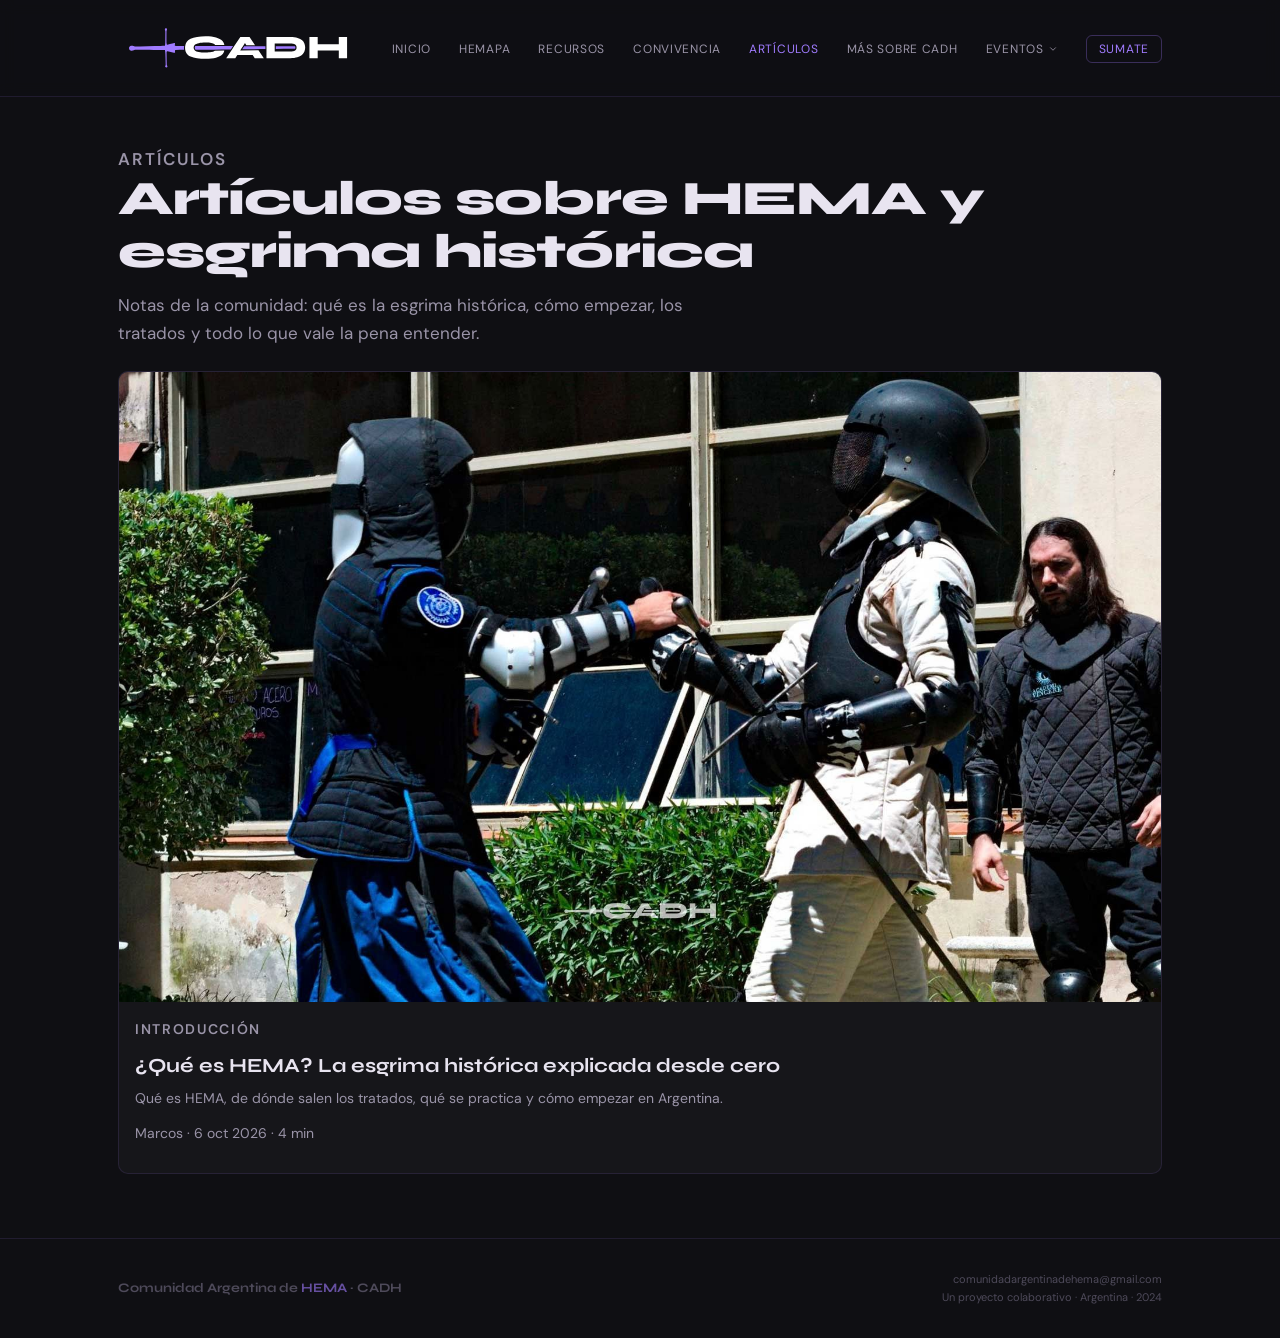
==== articulos/index.html @ 60b9a81a "Creación de artículos y primer articulo" ====
<!DOCTYPE html>
<html lang="es-AR">
<head>
  <meta charset="UTF-8">
  <meta name="viewport" content="width=device-width, initial-scale=1.0">
  <meta name="robots" content="index, follow">

  <title>Artículos sobre HEMA y esgrima histórica — CADH</title>
  <meta name="description" content="Artículos de la Comunidad Argentina de HEMA: qué es la esgrima histórica, cómo empezar, tratados, historia y más.">
  <meta name="author" content="Comunidad Argentina de HEMA">

  <link rel="canonical" href="https://www.cadh-hema.com.ar/articulos/">

  <link rel="icon" href="../img/favicon.ico" sizes="any">
  <link rel="icon" href="../img/favicon-192.png" type="image/png" sizes="192x192">

  <meta property="og:title" content="Artículos sobre HEMA y esgrima histórica — CADH">
  <meta property="og:description" content="Artículos de la Comunidad Argentina de HEMA: qué es la esgrima histórica, cómo empezar, tratados, historia y más.">
  <meta property="og:image" content="https://www.cadh-hema.com.ar/img/og-image.jpg">
  <meta property="og:url" content="https://www.cadh-hema.com.ar/articulos/">
  <meta property="og:type" content="website">
  <meta property="og:locale" content="es_AR">

  <meta name="twitter:card" content="summary_large_image">
  <meta name="twitter:title" content="Artículos sobre HEMA y esgrima histórica — CADH">
  <meta name="twitter:description" content="Artículos de la Comunidad Argentina de HEMA: qué es la esgrima histórica, cómo empezar, tratados, historia y más.">

  <link rel="preconnect" href="https://fonts.googleapis.com">
  <link rel="preconnect" href="https://fonts.gstatic.com" crossorigin>
  <link href="https://fonts.googleapis.com/css2?family=Syne:wght@700;800&family=DM+Sans:wght@300;400;500&display=swap" rel="stylesheet">
  <link rel="stylesheet" href="articulos.css">
</head>
<body>

  <!-- ===== NAV ===== -->
  <header class="nav">
    <div class="container">
      <nav class="nav-inner">
        <a href="../index.html" class="nav-logo" aria-label="Comunidad Argentina de HEMA">
          <img src="../img/logo-cadh.svg" alt="CADH" class="nav-logo-img">
        </a>
        <ul class="nav-links">
          <li><a href="../index.html">Inicio</a></li>
          <li><a href="../hemapa.html">HEMAPA</a></li>
          <li><a href="../recursos.html">Recursos</a></li>
          <li><a href="../convivencia.html">Convivencia</a></li>
          <li><a href="index.html" class="active">Artículos</a></li>
          <li><a href="../sobre-cadh.html">Más sobre CADH</a></li>
          <li class="nav-dropdown">
            <button class="nav-dropdown-toggle" aria-haspopup="true" aria-expanded="false">
              Eventos
              <svg class="nav-dropdown-arrow" viewBox="0 0 24 24" fill="none" stroke="currentColor" stroke-width="2" stroke-linecap="round" stroke-linejoin="round" width="10" height="10" aria-hidden="true"><path d="M6 9l6 6 6-6"/></svg>
            </button>
            <ul class="nav-dropdown-menu">
              <li><a href="../campamento.html">Campamento CADH</a></li>
              <li><a href="../torneo-hojas-de-plata.html">Torneo Hojas de Plata</a></li>
            </ul>
          </li>
          <li class="nav-cta"><a href="https://chat.whatsapp.com/J8FOacdq1g0GMBEtuvFxuf" target="_blank" rel="noopener">Sumate</a></li>
        </ul>
        <button class="nav-toggle" id="navToggle" aria-label="Abrir menú" aria-expanded="false">
          <span></span><span></span><span></span>
        </button>
      </nav>
    </div>
    <nav class="nav-mobile" id="navMobile" aria-label="Menú mobile">
      <a href="../index.html">Inicio</a>
      <a href="../hemapa.html">HEMAPA</a>
      <a href="../recursos.html">Recursos</a>
      <a href="../convivencia.html">Convivencia</a>
      <a href="index.html" class="active">Artículos</a>
      <a href="../sobre-cadh.html">Más sobre CADH</a>
      <span class="nav-mobile-label">Eventos</span>
      <a href="../campamento.html" class="nav-mobile-sub">Campamento CADH</a>
      <a href="../torneo-hojas-de-plata.html" class="nav-mobile-sub">Torneo Hojas de Plata</a>
      <a href="https://chat.whatsapp.com/J8FOacdq1g0GMBEtuvFxuf" target="_blank" rel="noopener" class="mobile-cta">Sumate al WhatsApp →</a>
    </nav>
  </header>

  <main class="container">
    <div class="page-header">
      <p class="section-label">Artículos</p>
      <h1>Artículos sobre HEMA y esgrima histórica</h1>
      <p>Notas de la comunidad: qué es la esgrima histórica, cómo empezar, los tratados y todo lo que vale la pena entender.</p>
    </div>

    <!-- ===== LISTADO =====
         Para sumar un artículo: copiar un bloque <a class="card"> y cambiar
         link, imagen, categoría, título, bajada, autor y fecha.
         Orden: el más nuevo arriba. -->
    <div class="card-grid">

      <a class="card" href="que-es-hema.html">
        <img class="card-img" src="../img/articulos/que-es-hema.jpg" width="1200" height="630"
             alt="[Descripción de la imagen destacada: reemplazar]" loading="lazy"
             onerror="this.style.visibility='hidden'">
        <div class="card-body">
          <p class="section-label">Introducción</p>
          <h2>¿Qué es HEMA? La esgrima histórica explicada desde cero</h2>
          <p>Qué es HEMA, de dónde salen los tratados, qué se practica y cómo empezar en Argentina.</p>
          <p class="card-meta">Marcos · <time datetime="2026-10-06">6 oct 2026</time> · 4 min</p>
        </div>
      </a>

    </div>
  </main>

  <footer class="footer">
    <div class="container">
      <div class="footer-inner">
        <div class="footer-brand">Comunidad Argentina de <span>HEMA</span> · CADH</div>
        <div class="footer-meta">
          <a href="mailto:comunidadargentinadehema@gmail.com">comunidadargentinadehema@gmail.com</a><br>
          Un proyecto colaborativo · Argentina · 2024
        </div>
      </div>
    </div>
  </footer>

  <script>
    // Menú mobile
    const toggle = document.getElementById('navToggle');
    const mobile = document.getElementById('navMobile');
    toggle.addEventListener('click', () => {
      const open = mobile.classList.toggle('open');
      toggle.classList.toggle('open', open);
      toggle.setAttribute('aria-expanded', open);
    });
  </script>
</body>
</html>
---- articulos/articulos.css ----
/* ==========================================================
   CADH — Estilos de la sección Artículos
   Sigue CADH-guia-de-estilo.md (v2.1). Compartido por
   articulos/index.html y por cada artículo.
   ========================================================== */

:root {
  --color-bg:            #0f0f13;
  --color-text:          #e8e4f0;
  --color-text-muted:    #9a94a8;
  --color-text-footer:   #4e4a5a;
  --color-accent:        #a07bff;
  --color-accent-dark:   #7c5cbf;
  --color-surface:       rgba(255, 255, 255, 0.03);
  --color-border:        rgba(160, 120, 255, 0.12);
  --color-border-accent: rgba(160, 120, 255, 0.30);

  --font-display: 'Syne', sans-serif;
  --font-body:    'DM Sans', sans-serif;

  --space-xs: 4px;
  --space-sm: 8px;
  --space-md: 16px;
  --space-lg: 24px;
  --space-xl: 40px;
  --space-2xl: 64px;

  --max-width: 1100px;
  --pad-x: 28px;
}

*, *::before, *::after { box-sizing: border-box; margin: 0; padding: 0; }

html { scroll-behavior: smooth; }

body {
  background: var(--color-bg);
  color: var(--color-text);
  font-family: var(--font-body);
  font-size: 15px;
  line-height: 1.65;
  -webkit-font-smoothing: antialiased;
}

a { color: inherit; text-decoration: none; }
img { display: block; max-width: 100%; }

.container {
  max-width: var(--max-width);
  margin: 0 auto;
  padding: 0 var(--pad-x);
}

/* Links dentro del texto del artículo */
.article-body a:not(.btn-secondary) { color: var(--color-accent); }
.article-body a:not(.btn-secondary):hover { text-decoration: underline; }

/* ---------- Navegación (igual al resto del sitio) ---------- */

.nav {
  position: sticky;
  top: 0;
  z-index: 100;
  background: rgba(15, 15, 19, 0.95);
  backdrop-filter: blur(8px);
  -webkit-backdrop-filter: blur(8px);
  border-bottom: 1px solid var(--color-border);
}
.nav-inner {
  display: flex;
  align-items: center;
  justify-content: space-between;
  height: 96px;
}
.nav-logo {
  display: flex;
  align-items: center;
  flex-shrink: 0;
  text-decoration: none;
}
.nav-logo-img {
  height: 80px;
  width: auto;
  display: block;
}
.nav-links {
  display: flex;
  align-items: center;
  gap: 28px;
  list-style: none;
}
.nav-links a {
  font-size: 12px;
  font-weight: 400;
  letter-spacing: 0.06em;
  text-transform: uppercase;
  color: var(--color-text-muted);
  transition: color 0.2s;
}
.nav-links a:hover  { color: var(--color-text); }
.nav-links a.active { color: var(--color-accent); }
.nav-links .nav-cta a {
  color: var(--color-accent);
  border: 1px solid var(--color-border-accent);
  border-radius: 6px;
  padding: 5px 12px;
}
.nav-links .nav-cta a:hover { background: rgba(160,120,255,0.08); }

/* Dropdown "Eventos" */
.nav-dropdown { position: relative; }
.nav-dropdown-toggle {
  display: inline-flex;
  align-items: center;
  gap: 4px;
  font-family: var(--font-body);
  font-size: 12px;
  font-weight: 400;
  letter-spacing: 0.06em;
  text-transform: uppercase;
  color: var(--color-text-muted);
  background: none;
  border: none;
  padding: 0;
  cursor: pointer;
  transition: color 0.2s;
}
.nav-dropdown-toggle:hover,
.nav-dropdown:hover .nav-dropdown-toggle,
.nav-dropdown:focus-within .nav-dropdown-toggle { color: var(--color-text); }
.nav-dropdown-toggle.active { color: var(--color-accent); }
.nav-dropdown-arrow { transition: transform 0.2s; flex-shrink: 0; }
.nav-dropdown:hover .nav-dropdown-arrow,
.nav-dropdown:focus-within .nav-dropdown-arrow { transform: rotate(180deg); }
.nav-dropdown::after {
  content: '';
  position: absolute;
  top: 100%;
  left: 0;
  right: 0;
  height: 14px;
}
.nav-dropdown-menu {
  list-style: none;
  position: absolute;
  top: 100%;
  left: 50%;
  margin-top: 14px;
  background: rgba(15, 15, 19, 0.98);
  border: 1px solid var(--color-border);
  border-radius: 10px;
  padding: 8px;
  min-width: 210px;
  opacity: 0;
  visibility: hidden;
  transform: translateX(-50%) translateY(-6px);
  transition: opacity 0.2s, transform 0.2s, visibility 0.2s;
  box-shadow: 0 12px 32px rgba(0,0,0,0.4);
}
.nav-dropdown:hover .nav-dropdown-menu,
.nav-dropdown:focus-within .nav-dropdown-menu {
  opacity: 1;
  visibility: visible;
  transform: translateX(-50%) translateY(0);
}
.nav-dropdown-menu a {
  display: block;
  padding: 9px 12px;
  border-radius: 6px;
  font-size: 12.5px;
  font-weight: 400;
  text-transform: none;
  letter-spacing: 0.01em;
  color: var(--color-text-muted);
  white-space: nowrap;
  transition: color 0.2s, background 0.2s;
}
.nav-dropdown-menu a:hover { background: rgba(160,120,255,0.08); color: var(--color-text); }
.nav-dropdown-menu a.active { color: var(--color-accent); }

/* Menú mobile */
.nav-mobile-label {
  font-size: 11px;
  font-weight: 600;
  letter-spacing: 0.1em;
  text-transform: uppercase;
  color: var(--color-accent);
  padding: 14px 0 4px;
}
.nav-mobile a.nav-mobile-sub { padding-left: 14px; font-size: 13px; }
.nav-toggle {
  display: none;
  flex-direction: column;
  justify-content: center;
  gap: 5px;
  width: 36px;
  height: 36px;
  background: none;
  border: none;
  cursor: pointer;
  padding: 4px;
}
.nav-toggle span {
  display: block;
  height: 1.5px;
  background: var(--color-text);
  border-radius: 2px;
  transition: transform 0.3s, opacity 0.3s;
}
.nav-toggle.open span:nth-child(1) { transform: translateY(6.5px) rotate(45deg); }
.nav-toggle.open span:nth-child(2) { opacity: 0; }
.nav-toggle.open span:nth-child(3) { transform: translateY(-6.5px) rotate(-45deg); }
.nav-mobile {
  display: none;
  flex-direction: column;
  border-top: 1px solid var(--color-border);
  padding: 16px var(--pad-x) 20px;
  gap: 4px;
}
.nav-mobile.open { display: flex; }
.nav-mobile a {
  font-size: 14px;
  color: var(--color-text-muted);
  padding: 10px 0;
  border-bottom: 1px solid rgba(255,255,255,0.04);
  transition: color 0.2s;
}
.nav-mobile a:hover  { color: var(--color-text); }
.nav-mobile a.active { color: var(--color-accent); }
.nav-mobile a.mobile-cta {
  color: var(--color-accent);
  font-weight: 500;
  border-bottom: none;
  margin-top: 8px;
}

/* ---------- Hero del artículo ---------- */

.article-hero {
  position: relative;
  margin-top: 24px;
  border-radius: 10px;
  overflow: hidden;
  border: 1px solid var(--color-border);
  background: var(--color-surface);
}

/* Imagen destacada: 1200×630 (1,91:1), la misma que og:image */
.article-hero img {
  width: 100%;
  aspect-ratio: 1200 / 630;
  object-fit: cover;
}

.article-hero-text { padding: 24px 16px 8px; }

@media (min-width: 768px) {
  .article-hero-text {
    position: absolute;
    left: 0; right: 0; bottom: 0;
    padding: 80px 40px 32px;
    background: linear-gradient(to top, rgba(15,15,19,0.95) 0%, rgba(15,15,19,0.70) 55%, rgba(15,15,19,0) 100%);
  }
}

.section-label {
  font-size: 10px;
  font-weight: 600;
  letter-spacing: 0.12em;
  text-transform: uppercase;
  color: var(--color-accent);
  margin: 0 0 12px;
}

.article-hero h1,
.article-header h1 {
  font-family: var(--font-display);
  font-weight: 800;
  font-size: clamp(32px, 5vw, 48px);
  line-height: 1.1;
  letter-spacing: -0.02em;
  color: var(--color-text);
  margin: 0 0 16px;
}

.article-meta {
  display: flex;
  flex-wrap: wrap;
  gap: 4px 16px;
  font-size: 13px;
  color: var(--color-text-muted);
}
.article-meta strong { color: var(--color-text); font-weight: 500; }

/* ---------- Cuerpo de lectura ---------- */

.article-body {
  max-width: 720px;
  margin: 0 auto;
  padding: 40px 16px 24px;
  font-size: 17px;
  line-height: 1.7;
}

.article-body h2 {
  font-family: var(--font-display);
  font-weight: 700;
  font-size: 28px;
  line-height: 1.2;
  letter-spacing: -0.01em;
  color: var(--color-text);
  margin: 48px 0 16px;
}

.article-body p { margin: 0 0 20px; }
.article-body ul, .article-body ol { margin: 0 0 20px; padding-left: 22px; }
.article-body li { margin-bottom: 8px; }
.article-body strong { font-weight: 500; color: #fff; }
.article-body em { font-style: italic; }

.cta-box {
  background: var(--color-surface);
  border: 1px solid var(--color-border-accent);
  border-radius: 10px;
  padding: 20px 24px;
  margin: 32px 0;
}
.cta-box p { margin: 0; }

.article-end {
  border-top: 1px solid var(--color-border);
  margin-top: 40px;
  padding-top: 8px;
}
.article-end h2 { font-size: 20px; margin: 32px 0 12px; }
.article-end ul { font-size: 15px; }

/* ---------- Compartir ---------- */

.share { margin: 32px 0 0; }
.share-label {
  font-size: 10px;
  font-weight: 600;
  letter-spacing: 0.12em;
  text-transform: uppercase;
  color: var(--color-text-muted);
  margin: 0 0 12px;
}
.share-buttons { display: flex; flex-wrap: wrap; gap: 8px; }

.btn-secondary {
  display: inline-flex;
  align-items: center;
  gap: 8px;
  background: transparent;
  color: var(--color-text);
  font-family: var(--font-body);
  font-weight: 400;
  font-size: 13px;
  padding: 8px 16px;
  border-radius: 8px;
  border: 1px solid rgba(232, 228, 240, 0.2);
  text-decoration: none;
  cursor: pointer;
}
.btn-secondary:hover { border-color: var(--color-accent); text-decoration: none; }

.btn-primary {
  display: inline-flex;
  align-items: center;
  gap: 8px;
  background: var(--color-accent);
  color: #0f0f13;
  font-family: var(--font-body);
  font-weight: 500;
  font-size: 13px;
  letter-spacing: 0.02em;
  padding: 10px 20px;
  border-radius: 8px;
  border: none;
  cursor: pointer;
  text-decoration: none;
}
.btn-primary:hover { text-decoration: none; opacity: 0.9; }

/* ---------- Bloque de autor ---------- */

.author-box {
  max-width: 720px;
  margin: 24px auto 0;
  padding: 0 16px;
}
.author-card {
  display: flex;
  gap: 16px;
  align-items: flex-start;
  background: var(--color-surface);
  border: 1px solid var(--color-border);
  border-radius: 10px;
  padding: 16px;
}
.author-avatar {
  flex: none;
  width: 48px; height: 48px;
  border-radius: 50%;
  background: var(--color-border);
  border: 1px solid var(--color-border-accent);
  display: flex; align-items: center; justify-content: center;
  font-family: var(--font-display);
  font-weight: 700;
  color: var(--color-accent);
}
.author-card .author-name { font-weight: 500; margin: 0 0 2px; }
.author-card .author-bio { font-size: 13px; color: var(--color-text-muted); margin: 0; }

/* ---------- Índice de artículos ---------- */

.page-header { padding: 48px 0 24px; }
.page-header h1 {
  font-family: var(--font-display);
  font-weight: 800;
  font-size: clamp(32px, 5vw, 48px);
  line-height: 1.1;
  letter-spacing: -0.02em;
  margin: 0 0 12px;
}
.page-header p { color: var(--color-text-muted); font-size: 17px; max-width: 620px; margin: 0; }

.card-grid {
  display: grid;
  grid-template-columns: repeat(auto-fit, minmax(240px, 1fr));
  gap: 12px;
  padding-bottom: 64px;
}
.card {
  display: flex;
  flex-direction: column;
  background: var(--color-surface);
  border: 1px solid var(--color-border);
  border-radius: 10px;
  overflow: hidden;
  color: var(--color-text);
  transition: border-color 0.15s;
}
.card:hover { border-color: var(--color-border-accent); text-decoration: none; }
.card-img {
  aspect-ratio: 1200 / 630;
  width: 100%;
  object-fit: cover;
  background: var(--color-border);
}
.card-body { padding: 16px; }
.card-body h2 {
  font-family: var(--font-display);
  font-weight: 700;
  font-size: 20px;
  line-height: 1.3;
  margin: 0 0 8px;
}
.card-body p { margin: 0 0 12px; font-size: 14px; color: var(--color-text-muted); }
.card-meta { font-size: 12px; color: var(--color-text-muted); }

/* ---------- Footer (igual al resto del sitio) ---------- */

.footer {
  padding: 32px 0;
  border-top: 1px solid var(--color-border);
}
.footer-inner {
  display: flex;
  align-items: center;
  justify-content: space-between;
  gap: 16px;
  flex-wrap: wrap;
}
.footer-brand {
  font-family: var(--font-display);
  font-weight: 700;
  font-size: 13px;
  color: var(--color-text-footer);
}
.footer-brand span { color: var(--color-accent); opacity: 0.6; }
.footer-meta {
  font-size: 11px;
  color: var(--color-text-footer);
  line-height: 1.6;
  text-align: right;
}
.footer-meta a { color: var(--color-text-footer); transition: color 0.2s; }
.footer-meta a:hover { color: var(--color-text-muted); }

/* ---------- Accesibilidad ---------- */

.visually-hidden {
  position: absolute !important;
  width: 1px; height: 1px;
  overflow: hidden;
  clip: rect(0 0 0 0);
  white-space: nowrap;
}



/* ---------- Responsive ---------- */
@media (max-width: 768px) {
  :root { --pad-x: 16px; }
  .nav-links  { display: none; }
  .nav-toggle { display: flex; }
  .footer-inner { flex-direction: column; align-items: flex-start; }
  .footer-meta  { text-align: left; }
}
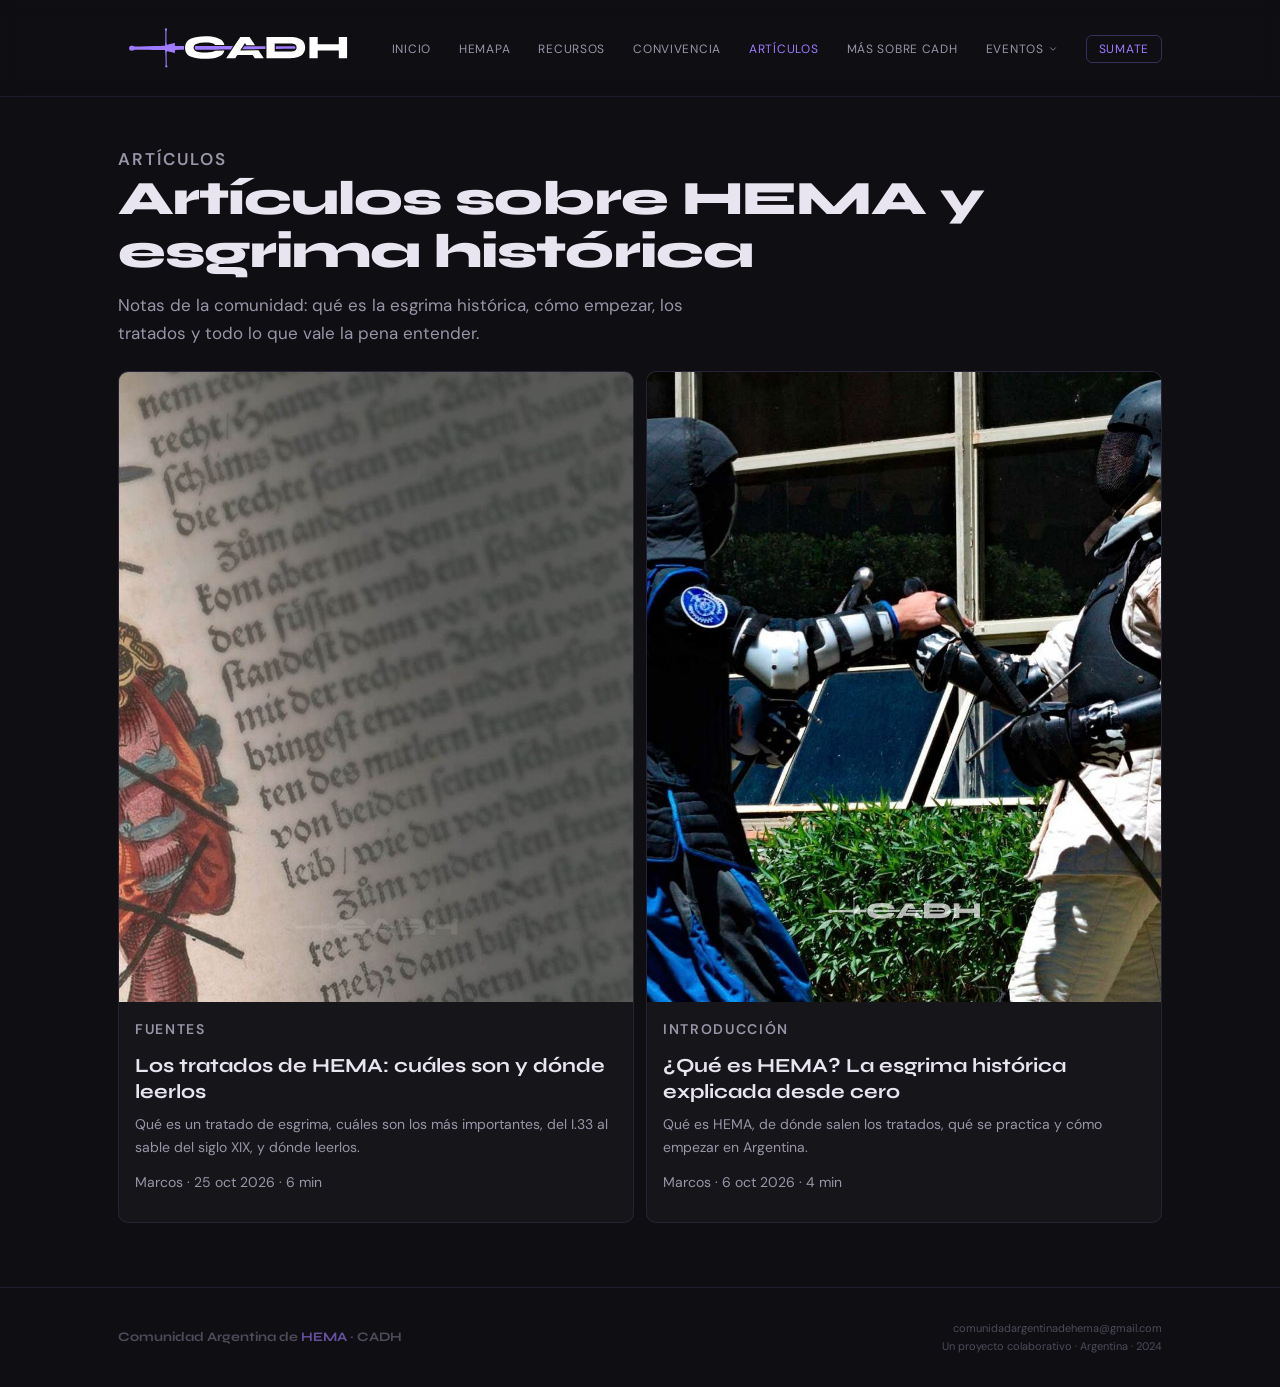
==== commit 900c9401: "Publicar artículo programado: tratados-de-hema" ====
--- a/articulos/index.html
+++ b/articulos/index.html
@@ -90,6 +90,18 @@
          Orden: el más nuevo arriba. -->
     <div class="card-grid">
 
+      <a class="card" href="tratados-de-hema.html">
+        <img class="card-img" src="../img/articulos/tratados-de-hema.jpg" width="1200" height="630"
+             alt="Página del tratado de Joachim Meyer (1570): a la izquierda, una figura con una espada levantada y líneas que marcan los cortes; a la derecha, texto impreso en alemán renacentista" loading="lazy"
+             onerror="this.style.visibility='hidden'">
+        <div class="card-body">
+          <p class="section-label">Fuentes</p>
+          <h2>Los tratados de HEMA: cuáles son y dónde leerlos</h2>
+          <p>Qué es un tratado de esgrima, cuáles son los más importantes, del I.33 al sable del siglo XIX, y dónde leerlos.</p>
+          <p class="card-meta">Marcos · <time datetime="2026-10-25">25 oct 2026</time> · 6 min</p>
+        </div>
+      </a>
+
       <a class="card" href="que-es-hema.html">
         <img class="card-img" src="../img/articulos/que-es-hema.jpg" width="1200" height="630"
              alt="[Descripción de la imagen destacada: reemplazar]" loading="lazy"
--- a/articulos/articulos.css
+++ b/articulos/articulos.css
@@ -509,3 +509,71 @@
   .footer-inner { flex-direction: column; align-items: flex-start; }
   .footer-meta  { text-align: left; }
 }
+
+/* ---------- Subtítulos y tablas del cuerpo ---------- */
+
+.article-body h3 {
+  font-family: var(--font-display);
+  font-weight: 700;
+  font-size: 21px;
+  line-height: 1.25;
+  color: var(--color-text);
+  margin: 32px 0 12px;
+}
+
+/* Contenedor con scroll horizontal para que la tabla no rompa el layout en celular */
+.table-wrap {
+  margin: 0 0 24px;
+  overflow-x: auto;
+  -webkit-overflow-scrolling: touch;
+  border: 1px solid var(--color-border);
+  border-radius: 10px;
+  background: var(--color-surface);
+}
+.table-wrap:focus-visible { outline: 2px solid var(--color-accent); outline-offset: 2px; }
+
+.article-body table {
+  width: 100%;
+  min-width: 560px;
+  border-collapse: collapse;
+  font-size: 15px;
+  line-height: 1.5;
+}
+.article-body th,
+.article-body td {
+  text-align: left;
+  vertical-align: top;
+  padding: 12px 14px;
+  border-bottom: 1px solid var(--color-border);
+}
+.article-body th {
+  font-size: 10px;
+  font-weight: 600;
+  letter-spacing: 0.12em;
+  text-transform: uppercase;
+  color: var(--color-text-muted);
+  white-space: nowrap;
+}
+.article-body tr:last-child td { border-bottom: none; }
+.article-body td:nth-child(1) { min-width: 190px; }
+.article-body td:nth-child(2) { min-width: 130px; color: var(--color-text-muted); }
+
+/* En celular, cada fila pasa a ser una ficha apilada (sin scroll lateral) */
+@media (max-width: 640px) {
+  .article-body table { min-width: 0; display: block; }
+  .article-body thead { display: none; }
+  .article-body tbody, .article-body tr, .article-body td { display: block; }
+  .article-body tr { padding: 14px; border-bottom: 1px solid var(--color-border); }
+  .article-body tr:last-child { border-bottom: none; }
+  .article-body td { padding: 0; border: none; min-width: 0 !important; }
+  .article-body td:nth-child(1) { font-weight: 500; font-size: 16px; margin-bottom: 6px; }
+  .article-body td:nth-child(2)::before,
+  .article-body td:nth-child(3)::before {
+    display: block;
+    font-size: 10px; font-weight: 600; letter-spacing: 0.12em; text-transform: uppercase;
+    color: var(--color-text-muted); margin: 8px 0 2px;
+  }
+  .article-body td:nth-child(2)::before { content: "Fecha"; }
+  .article-body td:nth-child(3)::before { content: "Qué enseña"; }
+  .table-wrap { overflow-x: visible; }
+}
